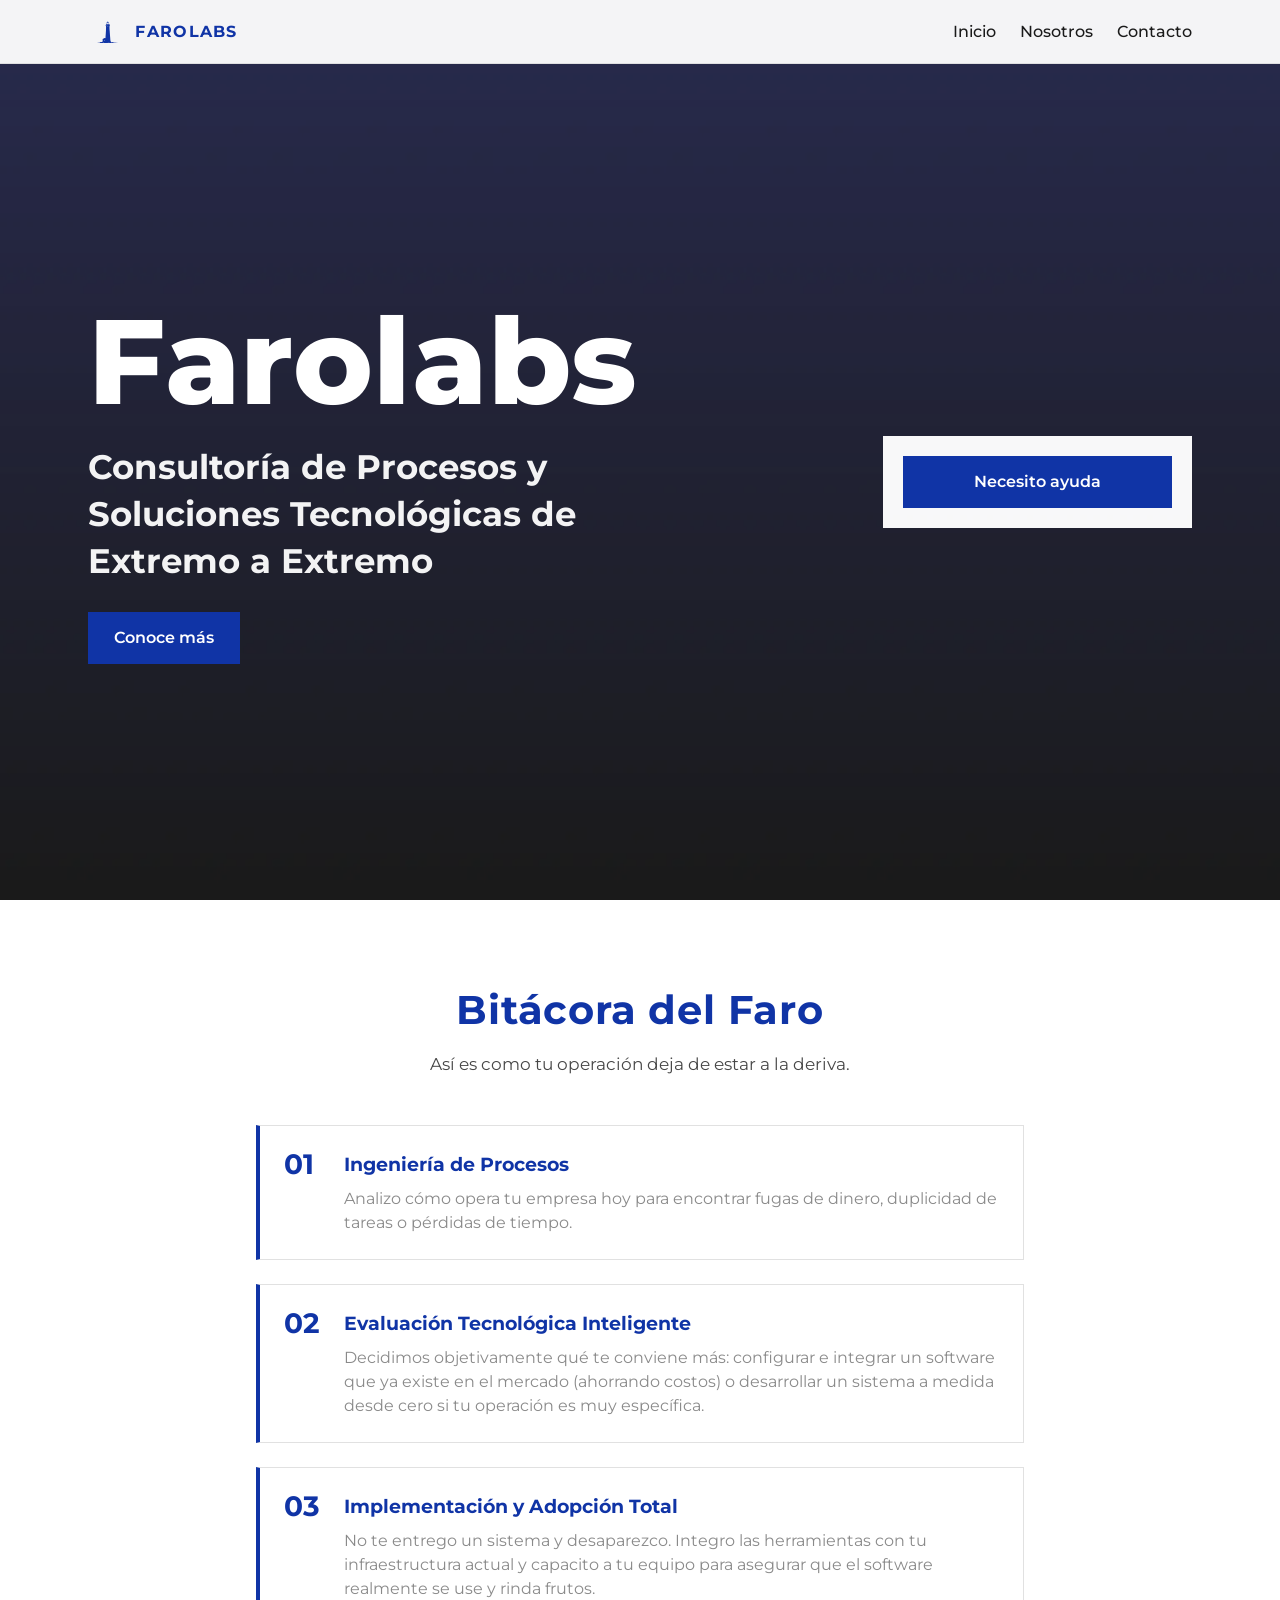
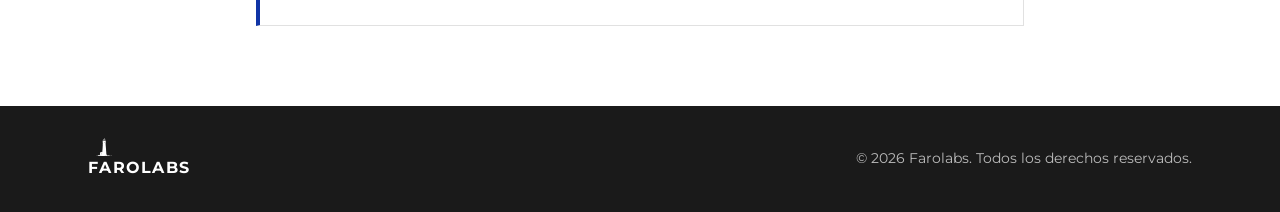
==== index.html @ afb909c2 "Quita campo Tipo de contacto; Contacto siempre por email" ====
<!DOCTYPE html>
<html lang="es-CL">
<head>
  <meta charset="UTF-8">
  <meta name="viewport" content="width=device-width, initial-scale=1.0">
  <title>Farolabs — Consultoría de Procesos y Soluciones Tecnológicas de Extremo a Extremo</title>
  <meta name="description" content="Farolabs: consultoría de procesos y soluciones tecnológicas de extremo a extremo. Evaluamos, diseñamos e implementamos la solución exacta para tu operación.">
  <meta name="robots" content="index, follow">
  <link rel="canonical" href="https://farolabs.pro/">
  <meta property="og:title" content="Farolabs — Consultoría de Procesos y Soluciones Tecnológicas de Extremo a Extremo">
  <meta property="og:description" content="Farolabs: consultoría de procesos y soluciones tecnológicas de extremo a extremo para tu operación.">
  <meta property="og:type" content="website">
  <meta property="og:url" content="https://farolabs.pro/">
  <meta name="twitter:card" content="summary_large_image">
  <script>
    // Backend de leads: Google Apps Script (escribe en Google Sheets).
    // Para cambiar el destino, reemplaza esta URL. Si queda vacío usa /api/leads.
    window.FAROLABS_FORM_ENDPOINT = '';
  </script>
  <link rel="icon" type="image/svg+xml" href="assets/brand/faro-indigo.svg">
  <link rel="apple-touch-icon" href="assets/brand/apple-touch-icon.png">
  <link rel="preconnect" href="https://fonts.googleapis.com">
  <link rel="preconnect" href="https://fonts.gstatic.com" crossorigin>
  <link href="https://fonts.googleapis.com/css2?family=Montserrat:wght@300;400;500;600;700&display=swap" rel="stylesheet">
  <link rel="stylesheet" href="css/styles.css">
</head>
<body>
  <a href="#main" class="skip-link">Saltar al contenido principal</a>

  <header class="header">
    <div class="header__inner container">
      <a href="./" class="header__logo" aria-label="Farolabs — inicio">
        <img src="assets/brand/faro-indigo.svg" alt="Farolabs" height="22" class="header__logo-icon" loading="eager">
        <span class="header__logo-text">FAROLABS</span>
      </a>
      <button class="header__menu-btn" aria-label="Abrir menú" aria-expanded="false" data-menu-btn>
        <span></span>
        <span></span>
        <span></span>
      </button>
      <nav class="header__nav" role="navigation" aria-label="Navegación principal" data-menu>
        <ul class="header__nav-list">
          <li><a href="#hero" class="header__nav-link">Inicio</a></li>
          <li><a href="#valores" class="header__nav-link">Nosotros</a></li>
          <li><a href="#hero" class="header__nav-link">Contacto</a></li>
        </ul>
      </nav>
    </div>
  </header>

  <main id="main">
    <!-- ============ HERO (split + revelado de formulario) ============ -->
    <section id="hero" class="hero">
      <div class="hero__bg">
        <img src="assets/images/hero.webp" alt="" class="hero__bg-img" loading="eager" fetchpriority="high">
      </div>
      <div class="hero__overlay"></div>
      <div class="hero__inner container">
        <!-- Columna izquierda: texto de marca / faro morse -->
        <div class="hero__intro" data-hero-intro>
          <div class="hero__intro-text">
            <h1 class="hero__title">Farolabs</h1>
            <p class="hero__subtitle">Consultoría de Procesos y Soluciones Tecnológicas de Extremo a Extremo</p>
            <a href="#valores" class="btn btn--primary">Conoce más</a>
          </div>
          <!-- Icono del faro (blanco, una dimensión) mostrado al abrir el panel -->
          <div class="hero__faro" data-hero-faro hidden aria-hidden="true">
            <span class="hero__faro-lighthouse">
              <img src="assets/brand/faro.svg" alt="" class="hero__faro-img" width="288" height="161">
              <span class="hero__faro-light" aria-hidden="true"></span>
            </span>
          </div>
        </div>

        <!-- Columna derecha: panel que se revela -->
        <div class="hero__panel" data-help-panel>
          <button type="button" class="hero__toggle btn btn--primary" data-help-toggle aria-expanded="false" aria-controls="form-hero">
            Necesito ayuda
          </button>

          <div class="hero__panel-form" data-help-form hidden>
            <form class="form" id="form-hero" novalidate>
              <div class="form__group">
                <label for="hero-nombre" class="form__label">Nombre</label>
                <input type="text" id="hero-nombre" name="nombre" class="form__input" placeholder="Tu nombre" autocomplete="name">
                <span class="form__error" role="alert"></span>
              </div>
              <div class="form__group">
                <label for="hero-valor" class="form__label">Contacto</label>
                <input type="email" id="hero-valor" name="valor_contacto" class="form__input" placeholder="tu@correo.cl" autocomplete="email">
                <span class="form__error" role="alert"></span>
              </div>
              <div class="form__group form__group--full">
                <label for="hero-descripcion" class="form__label">Descripción</label>
                <textarea id="hero-descripcion" name="descripcion" class="form__input" rows="3" placeholder="Cuéntanos tu desafío (mín. 10 caracteres)..."></textarea>
                <span class="form__error" role="alert"></span>
              </div>
              <div class="form__group">
                <label for="hero-urgencia" class="form__label">Urgencia</label>
                <select id="hero-urgencia" name="urgencia" class="form__input">
                  <option value="baja">Baja</option>
                  <option value="media" selected>Media</option>
                  <option value="alta">Alta</option>
                  <option value="critica">Crítica</option>
                </select>
                <span class="form__error" role="alert"></span>
              </div>
              <button type="submit" class="btn btn--primary btn--full form__submit" data-form-submit>
                <span class="form__submit-text">Enviar</span>
                <span class="form__spinner" aria-hidden="true"></span>
              </button>
              <p class="form__status" data-form-status role="status"></p>
            </form>
          </div>
        </div>
      </div>
    </section>

    <!-- ============ BITACORA DEL FARO ============ -->
    <section id="valores" class="bitacora section">
      <div class="container">
        <h2 class="section__title">Bitácora del Faro</h2>
        <p class="section__desc">Así es como tu operación deja de estar a la deriva.</p>
        <div class="bitacora__lista">
          <article class="bitacora__entrada">
            <span class="bitacora__num">01</span>
            <div class="bitacora__cuerpo">
              <h3 class="bitacora__titulo">Ingeniería de Procesos</h3>
              <p class="bitacora__texto">Analizo cómo opera tu empresa hoy para encontrar fugas de dinero, duplicidad de tareas o pérdidas de tiempo.</p>
            </div>
          </article>
          <article class="bitacora__entrada">
            <span class="bitacora__num">02</span>
            <div class="bitacora__cuerpo">
              <h3 class="bitacora__titulo">Evaluación Tecnológica Inteligente</h3>
              <p class="bitacora__texto">Decidimos objetivamente qué te conviene más: configurar e integrar un software que ya existe en el mercado (ahorrando costos) o desarrollar un sistema a medida desde cero si tu operación es muy específica.</p>
            </div>
          </article>
          <article class="bitacora__entrada">
            <span class="bitacora__num">03</span>
            <div class="bitacora__cuerpo">
              <h3 class="bitacora__titulo">Implementación y Adopción Total</h3>
              <p class="bitacora__texto">No te entrego un sistema y desaparezco. Integro las herramientas con tu infraestructura actual y capacito a tu equipo para asegurar que el software realmente se use y rinda frutos.</p>
            </div>
          </article>
        </div>
      </div>
    </section>
  </main>

  <footer id="footer" class="footer">
    <div class="footer__inner container">
      <div class="footer__brand">
        <img src="assets/brand/faro.svg" alt="Farolabs" height="18" class="footer__logo" loading="lazy">
        <span class="footer__name">FAROLABS</span>
      </div>
      <p class="footer__copy">&copy; <span data-year></span> Farolabs. Todos los derechos reservados.</p>
    </div>
  </footer>

  <script src="js/main.js" defer></script>
</body>
</html>
---- css/styles.css ----
/* ========================================
   Farolabs — Design Tokens & Variables
   ======================================== */
:root {
  --color-blanco: #FFFFFF;
  --color-indigo: #1034A6;
  --color-negro: #1A1A1A;
  --color-gris: #8A8A8A;
  --color-faro: #FFFFFF;

  --font-titulos: 'Montserrat', serif;
  --font-body: 'Montserrat', system-ui, sans-serif;
  --gutter: 1.5rem;
  --container-max: 72rem;
  --transition: 0.3s ease;
  --radius: 0.5rem;
  --header-h: 4rem;
}

/* ========================================
   Base / Reset
   ======================================== */
*,
*::before,
*::after { margin: 0; padding: 0; box-sizing: border-box; }

html { scroll-behavior: smooth; scroll-padding-top: var(--header-h); font-size: 100%; }

body {
  font-family: var(--font-body);
  line-height: 1.5;
  color: var(--color-negro);
  background: var(--color-blanco);
  font-weight: 400;
}

img { max-width: 100%; height: auto; display: block; }
a { color: inherit; text-decoration: none; }
ul { list-style: none; }
button { font: inherit; cursor: pointer; border: none; background: none; }
input, select, textarea { font: inherit; border: none; outline: none; }

/* ========================================
   Utilities
   ======================================== */
.container {
  width: 100%;
  max-width: var(--container-max);
  margin: 0 auto;
  padding: 0 var(--gutter);
}

.section { padding: 5rem 0; }

.section__title {
  font-family: var(--font-titulos);
  font-weight: 700;
  font-size: clamp(1.75rem, 4vw, 2.5rem);
  text-align: center;
  color: var(--color-indigo);
  margin-bottom: 0.75rem;
  letter-spacing: 0.02em;
}

.section__desc {
  text-align: center;
  font-size: 1.05rem;
  color: var(--color-negro);
  max-width: 36rem;
  margin: 0 auto 3rem;
  opacity: 0.8;
}

.skip-link {
  position: absolute;
  top: -100%;
  left: 1rem;
  z-index: 1000;
  padding: 0.5rem 1rem;
  background: var(--color-indigo);
  color: var(--color-blanco);
  border-radius: var(--radius);
  transition: top 0.2s;
}
.skip-link:focus { top: 1rem; }

/* ========================================
   Buttons
   ======================================== */
.btn {
  display: inline-block;
  padding: 0.75rem 1.5rem;
  border-radius: 0;            /* puntas agudas (estilo farolabs-v2) */
  font-weight: 600;
  border: 2px solid transparent;
  transition: opacity var(--transition), transform var(--transition), box-shadow var(--transition);
}
.btn--primary { background: var(--color-indigo); color: var(--color-blanco); border-color: var(--color-indigo); }
.btn--primary:hover:not(:disabled) {
  transform: translate(-2px, -2px);
  box-shadow: 4px 4px 0 var(--color-indigo);
}
.btn--full { width: 100%; }
.btn:disabled { opacity: 0.6; cursor: not-allowed; }

/* ========================================
   Header
   ======================================== */
.header {
  position: fixed;
  top: 0; left: 0; right: 0;
  height: var(--header-h);
  background: rgba(255,255,255,0.95);
  backdrop-filter: blur(6px);
  z-index: 100;
  border-bottom: 1px solid rgba(138,138,138,0.2);
}
.header__inner {
  height: 100%;
  display: flex;
  align-items: center;
  justify-content: space-between;
}
.header__logo { display: flex; align-items: center; gap: 0.5rem; }
.header__logo-icon { width: auto; height: 22px; display: block; }
.header__logo-text { font-weight: 700; letter-spacing: 0.08em; color: var(--color-indigo); }
.header__menu-btn { display: none; flex-direction: column; gap: 5px; padding: 0.5rem; }
.header__menu-btn span { width: 24px; height: 2px; background: var(--color-negro); transition: var(--transition); }
.header__nav-list { display: flex; gap: 1.5rem; }
.header__nav-link { font-weight: 500; color: var(--color-negro); }
.header__nav-link:hover { color: var(--color-indigo); }

/* ========================================
   Hero (split + reveal)
   ======================================== */
.hero {
  position: relative;
  min-height: 100vh;
  display: flex;
  align-items: center;
  overflow: hidden;
}
.hero__bg, .hero__overlay { position: absolute; inset: 0; }
.hero__bg-img { width: 100%; height: 100%; object-fit: cover; }
.hero__overlay { background: rgba(26,26,26,0.55); }

.hero__inner {
  position: relative;
  z-index: 2;
  width: 100%;
  max-width: var(--container-max);
  margin: 0 auto;
  padding: calc(var(--header-h) + 2rem) var(--gutter) 2rem;
  display: grid;
  grid-template-columns: 1fr;
  gap: var(--gutter);
  align-items: center;
}
.hero__intro { color: var(--color-blanco); position: relative; }
.hero__title {
  font-family: var(--font-titulos);
  font-weight: 800;
  font-size: clamp(3.5rem, 11vw, 7.5rem);
  line-height: 1.02;
  letter-spacing: 0.005em;
  margin-bottom: 1.25rem;
}
.hero__subtitle { font-family: var(--font-body); font-weight: 700; font-size: clamp(1.4rem, 3vw, 2.1rem); max-width: 40rem; margin-bottom: 1.75rem; opacity: 0.95; line-height: 1.4; }

/* Faro morse (aparece al abrir el panel, centrado horizontal y subido verticalmente) */
.hero__faro {
  display: flex;
  flex-direction: column;
  align-items: center;
  justify-content: center;
  gap: 0.75rem;
  color: var(--color-blanco);
  opacity: 0;
  transition: opacity 0.4s ease;
}
.hero.is-open .hero__faro {
  opacity: 1;
  position: absolute;
  top: 10%;
  left: 50%;
  transform: translateX(-50%);
}
.hero__faro-icon { width: 96px; height: 96px; }
.hero__faro-lighthouse { position: relative; display: inline-block; }
.hero__faro-img { width: 288px; height: auto; display: block; }
.hero__faro-light {
  position: absolute;
  top: 8%;
  left: 50%;
  transform: translateX(-50%);
  width: 14px;
  height: 14px;
  border-radius: 50%;
  background: var(--color-faro);
  box-shadow: 0 0 12px 4px var(--color-faro);
  animation: morse-farolabs 6s steps(1, end) infinite;
}
@keyframes morse-farolabs {
  0%, 5%, 10% { opacity: 1; } 7% { opacity: 0.15; }
  15%, 20% { opacity: 1; } 17% { opacity: 0.15; }
  25% { opacity: 1; } 27% { opacity: 0.15; }
  30%, 35% { opacity: 1; } 32% { opacity: 0.15; }
  40% { opacity: 1; } 42% { opacity: 0.15; }
  45%, 50% { opacity: 1; } 47% { opacity: 0.15; }
  55% { opacity: 1; } 57% { opacity: 0.15; }
  60%, 65% { opacity: 1; } 62% { opacity: 0.15; }
  70% { opacity: 1; } 72% { opacity: 0.15; }
  75%, 80% { opacity: 1; } 77% { opacity: 0.15; }
  85% { opacity: 1; } 87% { opacity: 0.15; }
  90%, 95% { opacity: 1; } 92% { opacity: 0.15; }
  100% { opacity: 1; }
}

/* Panel que se revela (columna derecha) */
.hero__panel {
  background: rgba(255,255,255,0.97);
  border-radius: 0;            /* puntas agudas, coherente con el formulario */
  padding: 1.25rem;
  align-self: center;
  transition: grid-column var(--transition);
}
.hero__toggle { width: 100%; }
.hero__panel-form { margin-top: 1rem; }

/* Estado abierto (lo controla JS con clase .is-open en .hero) */
.hero__faro[hidden] { display: none; }
.hero__panel-form[hidden] { display: none; }

.hero__panel { position: relative; }
.hero.is-open .hero__panel { background: rgba(255,255,255,1); }

/* Botón cerrar: esquina superior derecha, mismo nivel que la etiqueta "Nombre" */
.hero.is-open .hero__toggle {
  position: absolute;
  top: 0.85rem;
  right: 0.75rem;
  width: auto;
  padding: 0.35rem 0.6rem;
  background: transparent;
  color: var(--color-gris);
  font-size: 0.85rem;
  font-weight: 600;
  z-index: 3;
}
.hero.is-open .hero__toggle:hover { color: var(--color-negro); background: transparent; }

/* Escritorio: el panel crece y empuja el texto; el título se desvanece y aparece el faro */
@media (min-width: 768px) {
  .hero.is-open .hero__inner { grid-template-columns: 0.85fr 1.15fr; }
  .hero.is-open .hero__intro-text {
    opacity: 0;
    visibility: hidden;
    transform: translateY(-8px);
    transition: opacity var(--transition), transform var(--transition), visibility var(--transition);
  }
  .hero.is-open .hero__faro { display: flex; }
  .hero__panel { transition: grid-column var(--transition), background var(--transition); }
  .hero__inner { transition: grid-template-columns var(--transition); }
}
/* Móvil: el faro se va a la esquina superior derecha (aprovecha el hueco al lado de Farolabs) */
@media (max-width: 767px) {
  .hero.is-open .hero__faro {
    position: absolute;
    top: 0.25rem;
    right: 0.5rem;
    left: auto;
    transform: none;
    margin: 0;
  }
  .hero.is-open .hero__faro-img { width: 132px; }
}

/* ========================================
   Formulario
   ======================================== */
.form { display: grid; gap: 1rem; }
.form__grid { display: grid; gap: 1rem; grid-template-columns: 1fr 1fr; }
.form__group { display: flex; flex-direction: column; gap: 0.35rem; }
.form__group--full { grid-column: 1 / -1; }
.form__label { font-weight: 600; font-size: 0.9rem; color: var(--color-negro); }
.form__input {
  padding: 0.7rem 0.85rem;
  border: 1px solid var(--color-gris);
  border-radius: 0;            /* puntas agudas (estilo farolabs-v2) */
  background: var(--color-blanco);
  color: var(--color-negro);
  transition: border-color var(--transition), box-shadow var(--transition), transform var(--transition);
}
.form__input:focus {
  outline: none;
  border-color: var(--color-indigo);
  box-shadow: 2px 2px 0 var(--color-indigo);   /* sombra dura, sin difuminado */
}
.form__input:hover { transform: translate(-1px, -1px); }
.form__input.error { border-color: #C0392B; box-shadow: 2px 2px 0 #C0392B; }
.form__input.valid { border-color: #27AE60; box-shadow: 2px 2px 0 #27AE60; }
textarea.form__input {
  resize: none;            /* no redimensionable en ningún sentido */
  overflow-y: auto;        /* barra de scroll interna si el texto crece */
  min-height: 6rem;
}
.form__error { color: #C0392B; font-size: 0.8rem; min-height: 1rem; }
.form__submit { position: relative; display: flex; align-items: center; justify-content: center; gap: 0.5rem; }
.form__spinner {
  width: 1rem; height: 1rem;
  border: 2px solid rgba(255,255,255,0.4);
  border-top-color: var(--color-blanco);
  border-radius: 50%;
  display: none;
  animation: spin 0.8s linear infinite;
}
.form__submit.loading .form__spinner { display: inline-block; }
@keyframes spin { to { transform: rotate(360deg); } }
.form__status { text-align: center; font-weight: 500; min-height: 1.25rem; }
.form__status.success { color: #27AE60; }
.form__status.error { color: #C0392B; }

/* ========================================
   Bitácora del Faro
   ======================================== */
.bitacora { background: var(--color-blanco); }
.bitacora__lista {
  display: flex;
  flex-direction: column;
  gap: 1.5rem;
  max-width: 48rem;
  margin: 0 auto;
}
.bitacora__entrada {
  display: flex;
  gap: 1.25rem;
  padding: 1.5rem;
  background: var(--color-blanco);
  border: 1px solid rgba(138,138,138,0.25);
  border-left: 4px solid var(--color-indigo);
  border-radius: 0;            /* estética aguda */
  transition: transform var(--transition), box-shadow var(--transition);
}
.bitacora__entrada:hover {
  transform: translate(-2px, -2px);
  box-shadow: 4px 4px 0 var(--color-indigo);
}
.bitacora__num {
  font-family: var(--font-titulos);
  font-weight: 700;
  font-size: 1.75rem;
  color: var(--color-indigo);
  line-height: 1;
  min-width: 2.5rem;
}
.bitacora__titulo {
  font-family: var(--font-titulos);
  color: var(--color-indigo);
  margin-bottom: 0.5rem;
  font-size: 1.2rem;
}
.bitacora__texto { color: var(--color-gris); font-size: 1rem; line-height: 1.5; }

/* ========================================
   Footer
   ======================================== */
.footer { background: var(--color-negro); color: var(--color-blanco); padding: 2rem 0; }
.footer__inner { display: flex; flex-direction: column; gap: 1rem; align-items: center; text-align: center; }
.footer__logo { width: auto; height: 18px; display: block; }
.footer__name { font-weight: 700; letter-spacing: 0.08em; }
.footer__copy { font-size: 0.85rem; opacity: 0.7; }

/* ========================================
   Responsive
   ======================================== */
@media (min-width: 768px) {
  .hero__inner { grid-template-columns: 1fr 0.4fr; }
  .footer__inner { flex-direction: row; justify-content: space-between; text-align: left; }
}

@media (max-width: 767px) {
  .header__menu-btn { display: flex; }
  .header__nav {
    position: fixed;
    top: var(--header-h); left: 0; right: 0;
    background: var(--color-blanco);
    flex-direction: column;
    padding: 1rem var(--gutter);
    border-bottom: 1px solid rgba(138,138,138,0.2);
    transform: translateY(-150%);
    transition: transform var(--transition);
  }
  .header__nav.open { transform: translateY(0); }
  .header__nav-list { flex-direction: column; gap: 1rem; }
  .form__grid { grid-template-columns: 1fr; }
}
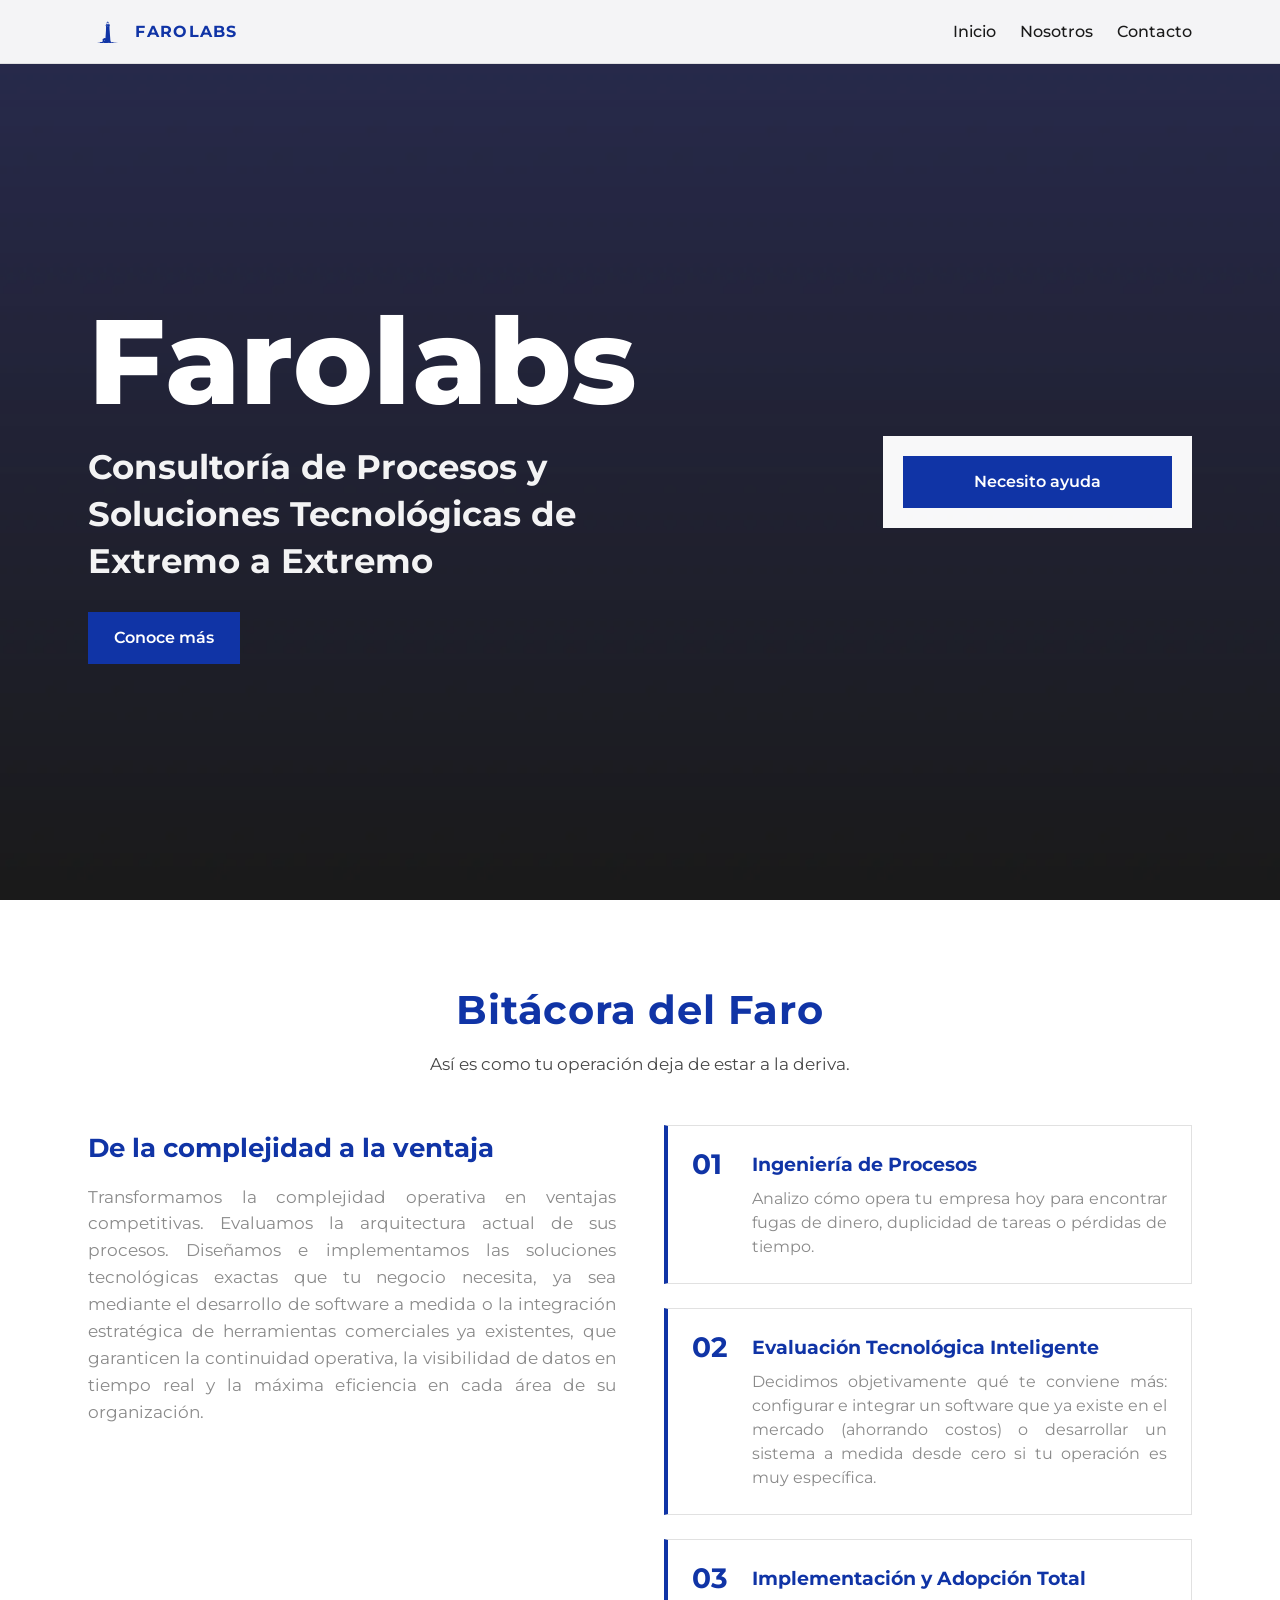
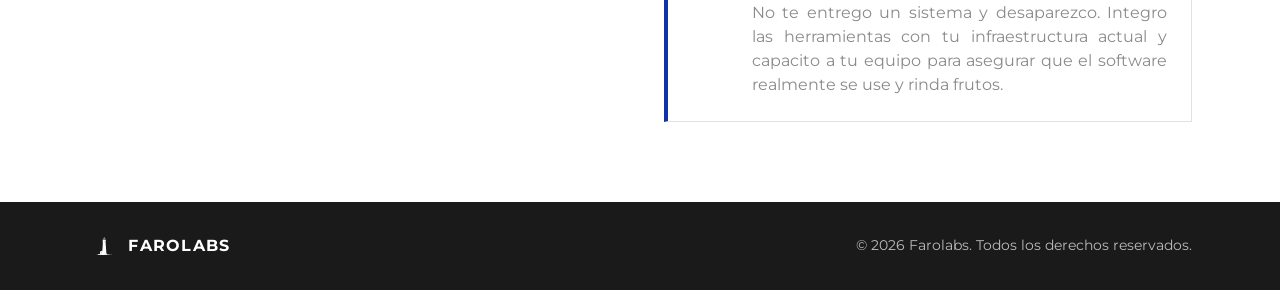
==== commit f51c3d77: "Bitacora: bloque intro 50/50 con parrafo justificado + footer icono a la izquierda - index.html: sec" ====
--- a/index.html
+++ b/index.html
@@ -15,9 +15,9 @@
   <script>
     // Backend de leads: Google Apps Script (escribe en Google Sheets).
     // Para cambiar el destino, reemplaza esta URL. Si queda vacío usa /api/leads.
-    window.FAROLABS_FORM_ENDPOINT = '';
+    window.FAROLABS_FORM_ENDPOINT = 'https://script.google.com/macros/s/AKfycbxogEPH-4oidWOSnm5X6NU07nbQwdg4ZOyWm7zl0ehIhIuBk1nYdnTW6WmlubN_3YbRgA/exec';
   </script>
-  <link rel="icon" type="image/svg+xml" href="assets/brand/faro-indigo.svg">
+  <link rel="icon" type="image/svg+xml" href="favicon.svg">
   <link rel="apple-touch-icon" href="assets/brand/apple-touch-icon.png">
   <link rel="preconnect" href="https://fonts.googleapis.com">
   <link rel="preconnect" href="https://fonts.gstatic.com" crossorigin>
@@ -121,28 +121,34 @@
       <div class="container">
         <h2 class="section__title">Bitácora del Faro</h2>
         <p class="section__desc">Así es como tu operación deja de estar a la deriva.</p>
-        <div class="bitacora__lista">
-          <article class="bitacora__entrada">
-            <span class="bitacora__num">01</span>
-            <div class="bitacora__cuerpo">
-              <h3 class="bitacora__titulo">Ingeniería de Procesos</h3>
-              <p class="bitacora__texto">Analizo cómo opera tu empresa hoy para encontrar fugas de dinero, duplicidad de tareas o pérdidas de tiempo.</p>
-            </div>
-          </article>
-          <article class="bitacora__entrada">
-            <span class="bitacora__num">02</span>
-            <div class="bitacora__cuerpo">
-              <h3 class="bitacora__titulo">Evaluación Tecnológica Inteligente</h3>
-              <p class="bitacora__texto">Decidimos objetivamente qué te conviene más: configurar e integrar un software que ya existe en el mercado (ahorrando costos) o desarrollar un sistema a medida desde cero si tu operación es muy específica.</p>
-            </div>
-          </article>
-          <article class="bitacora__entrada">
-            <span class="bitacora__num">03</span>
-            <div class="bitacora__cuerpo">
-              <h3 class="bitacora__titulo">Implementación y Adopción Total</h3>
-              <p class="bitacora__texto">No te entrego un sistema y desaparezco. Integro las herramientas con tu infraestructura actual y capacito a tu equipo para asegurar que el software realmente se use y rinda frutos.</p>
-            </div>
-          </article>
+        <div class="bitacora__grid">
+          <div class="bitacora__intro">
+            <h3 class="bitacora__intro-title">De la complejidad a la ventaja</h3>
+            <p class="bitacora__intro-texto">Transformamos la complejidad operativa en ventajas competitivas. Evaluamos la arquitectura actual de sus procesos. Diseñamos e implementamos las soluciones tecnológicas exactas que tu negocio necesita, ya sea mediante el desarrollo de software a medida o la integración estratégica de herramientas comerciales ya existentes, que garanticen la continuidad operativa, la visibilidad de datos en tiempo real y la máxima eficiencia en cada área de su organización.</p>
+          </div>
+          <div class="bitacora__lista">
+            <article class="bitacora__entrada">
+              <span class="bitacora__num">01</span>
+              <div class="bitacora__cuerpo">
+                <h3 class="bitacora__titulo">Ingeniería de Procesos</h3>
+                <p class="bitacora__texto">Analizo cómo opera tu empresa hoy para encontrar fugas de dinero, duplicidad de tareas o pérdidas de tiempo.</p>
+              </div>
+            </article>
+            <article class="bitacora__entrada">
+              <span class="bitacora__num">02</span>
+              <div class="bitacora__cuerpo">
+                <h3 class="bitacora__titulo">Evaluación Tecnológica Inteligente</h3>
+                <p class="bitacora__texto">Decidimos objetivamente qué te conviene más: configurar e integrar un software que ya existe en el mercado (ahorrando costos) o desarrollar un sistema a medida desde cero si tu operación es muy específica.</p>
+              </div>
+            </article>
+            <article class="bitacora__entrada">
+              <span class="bitacora__num">03</span>
+              <div class="bitacora__cuerpo">
+                <h3 class="bitacora__titulo">Implementación y Adopción Total</h3>
+                <p class="bitacora__texto">No te entrego un sistema y desaparezco. Integro las herramientas con tu infraestructura actual y capacito a tu equipo para asegurar que el software realmente se use y rinda frutos.</p>
+              </div>
+            </article>
+          </div>
         </div>
       </div>
     </section>
--- a/css/styles.css
+++ b/css/styles.css
@@ -267,7 +267,7 @@
   .hero.is-open .hero__faro {
     position: absolute;
     top: 0.25rem;
-    right: 0.5rem;
+    right: 0;
     left: auto;
     transform: none;
     margin: 0;
@@ -324,12 +324,34 @@
    Bitácora del Faro
    ======================================== */
 .bitacora { background: var(--color-blanco); }
+.bitacora__grid {
+  display: grid;
+  grid-template-columns: 1fr 1fr;
+  gap: 3rem;
+  align-items: start;
+}
 .bitacora__lista {
   display: flex;
   flex-direction: column;
   gap: 1.5rem;
   max-width: 48rem;
-  margin: 0 auto;
+  margin: 0;
+}
+.bitacora__intro { padding-top: 0.25rem; }
+.bitacora__intro-title {
+  font-family: var(--font-titulos);
+  color: var(--color-indigo);
+  font-weight: 700;
+  font-size: 1.6rem;
+  margin: 0 0 1rem;
+}
+.bitacora__intro-texto {
+  color: var(--color-gris);
+  font-size: 1.05rem;
+  line-height: 1.6;
+  margin: 0;
+  text-align: justify;
+  text-justify: inter-word;
 }
 .bitacora__entrada {
   display: flex;
@@ -359,13 +381,14 @@
   margin-bottom: 0.5rem;
   font-size: 1.2rem;
 }
-.bitacora__texto { color: var(--color-gris); font-size: 1rem; line-height: 1.5; }
+.bitacora__texto { color: var(--color-gris); font-size: 1rem; line-height: 1.5; text-align: justify; text-justify: inter-word; }
 
 /* ========================================
    Footer
    ======================================== */
 .footer { background: var(--color-negro); color: var(--color-blanco); padding: 2rem 0; }
 .footer__inner { display: flex; flex-direction: column; gap: 1rem; align-items: center; text-align: center; }
+.footer__brand { display: flex; align-items: center; gap: 0.5rem; }
 .footer__logo { width: auto; height: 18px; display: block; }
 .footer__name { font-weight: 700; letter-spacing: 0.08em; }
 .footer__copy { font-size: 0.85rem; opacity: 0.7; }
@@ -393,4 +416,5 @@
   .header__nav.open { transform: translateY(0); }
   .header__nav-list { flex-direction: column; gap: 1rem; }
   .form__grid { grid-template-columns: 1fr; }
-}
+  .bitacora__grid { grid-template-columns: 1fr; gap: 2rem; }
+}
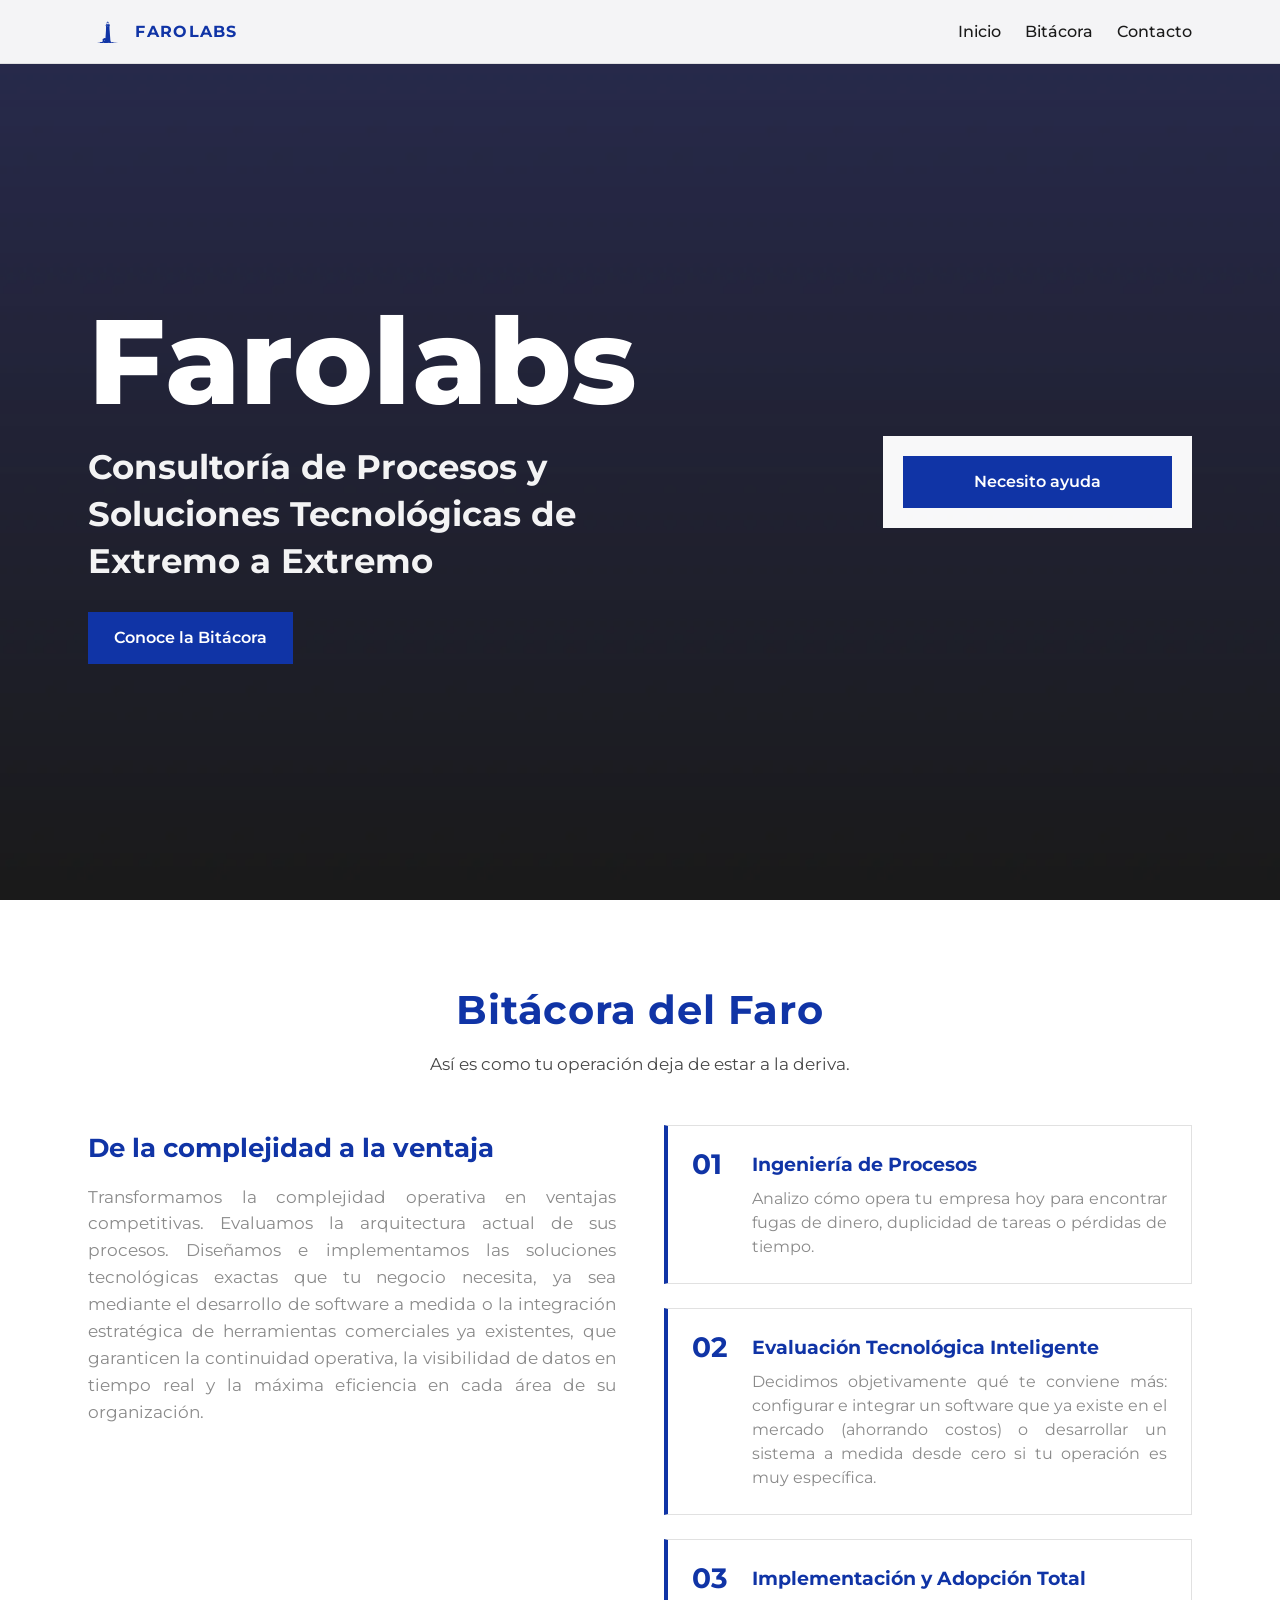
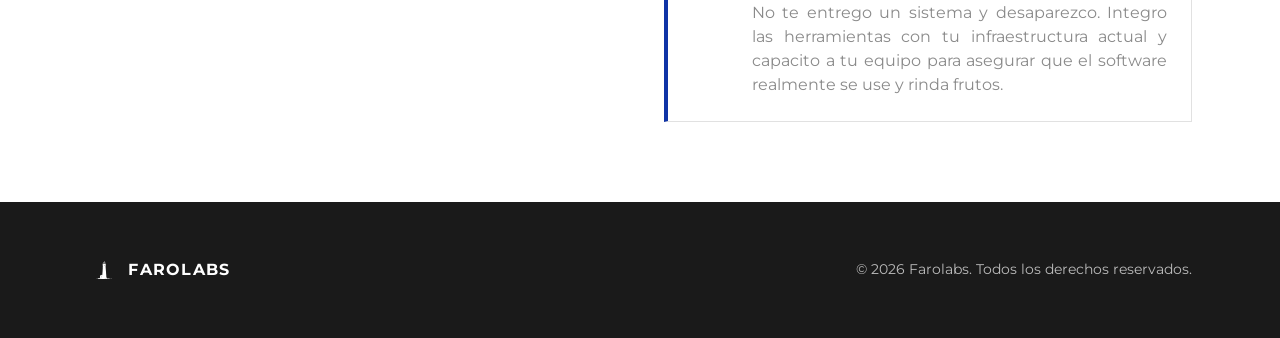
==== commit ed9af2cc: "Navegacion coherente + footer mas alto - menu superior: 'Nosotros' -> 'Bitacora'; boton hero 'Conoce" ====
--- a/index.html
+++ b/index.html
@@ -41,8 +41,8 @@
       <nav class="header__nav" role="navigation" aria-label="Navegación principal" data-menu>
         <ul class="header__nav-list">
           <li><a href="#hero" class="header__nav-link">Inicio</a></li>
-          <li><a href="#valores" class="header__nav-link">Nosotros</a></li>
-          <li><a href="#hero" class="header__nav-link">Contacto</a></li>
+          <li><a href="#valores" class="header__nav-link">Bitácora</a></li>
+          <li><a href="#hero" class="header__nav-link" data-help-open>Contacto</a></li>
         </ul>
       </nav>
     </div>
@@ -61,7 +61,7 @@
           <div class="hero__intro-text">
             <h1 class="hero__title">Farolabs</h1>
             <p class="hero__subtitle">Consultoría de Procesos y Soluciones Tecnológicas de Extremo a Extremo</p>
-            <a href="#valores" class="btn btn--primary">Conoce más</a>
+            <a href="#valores" class="btn btn--primary">Conoce la Bitácora</a>
           </div>
           <!-- Icono del faro (blanco, una dimensión) mostrado al abrir el panel -->
           <div class="hero__faro" data-hero-faro hidden aria-hidden="true">
--- a/css/styles.css
+++ b/css/styles.css
@@ -386,7 +386,7 @@
 /* ========================================
    Footer
    ======================================== */
-.footer { background: var(--color-negro); color: var(--color-blanco); padding: 2rem 0; }
+.footer { background: var(--color-negro); color: var(--color-blanco); padding: 3.5rem 0; }
 .footer__inner { display: flex; flex-direction: column; gap: 1rem; align-items: center; text-align: center; }
 .footer__brand { display: flex; align-items: center; gap: 0.5rem; }
 .footer__logo { width: auto; height: 18px; display: block; }
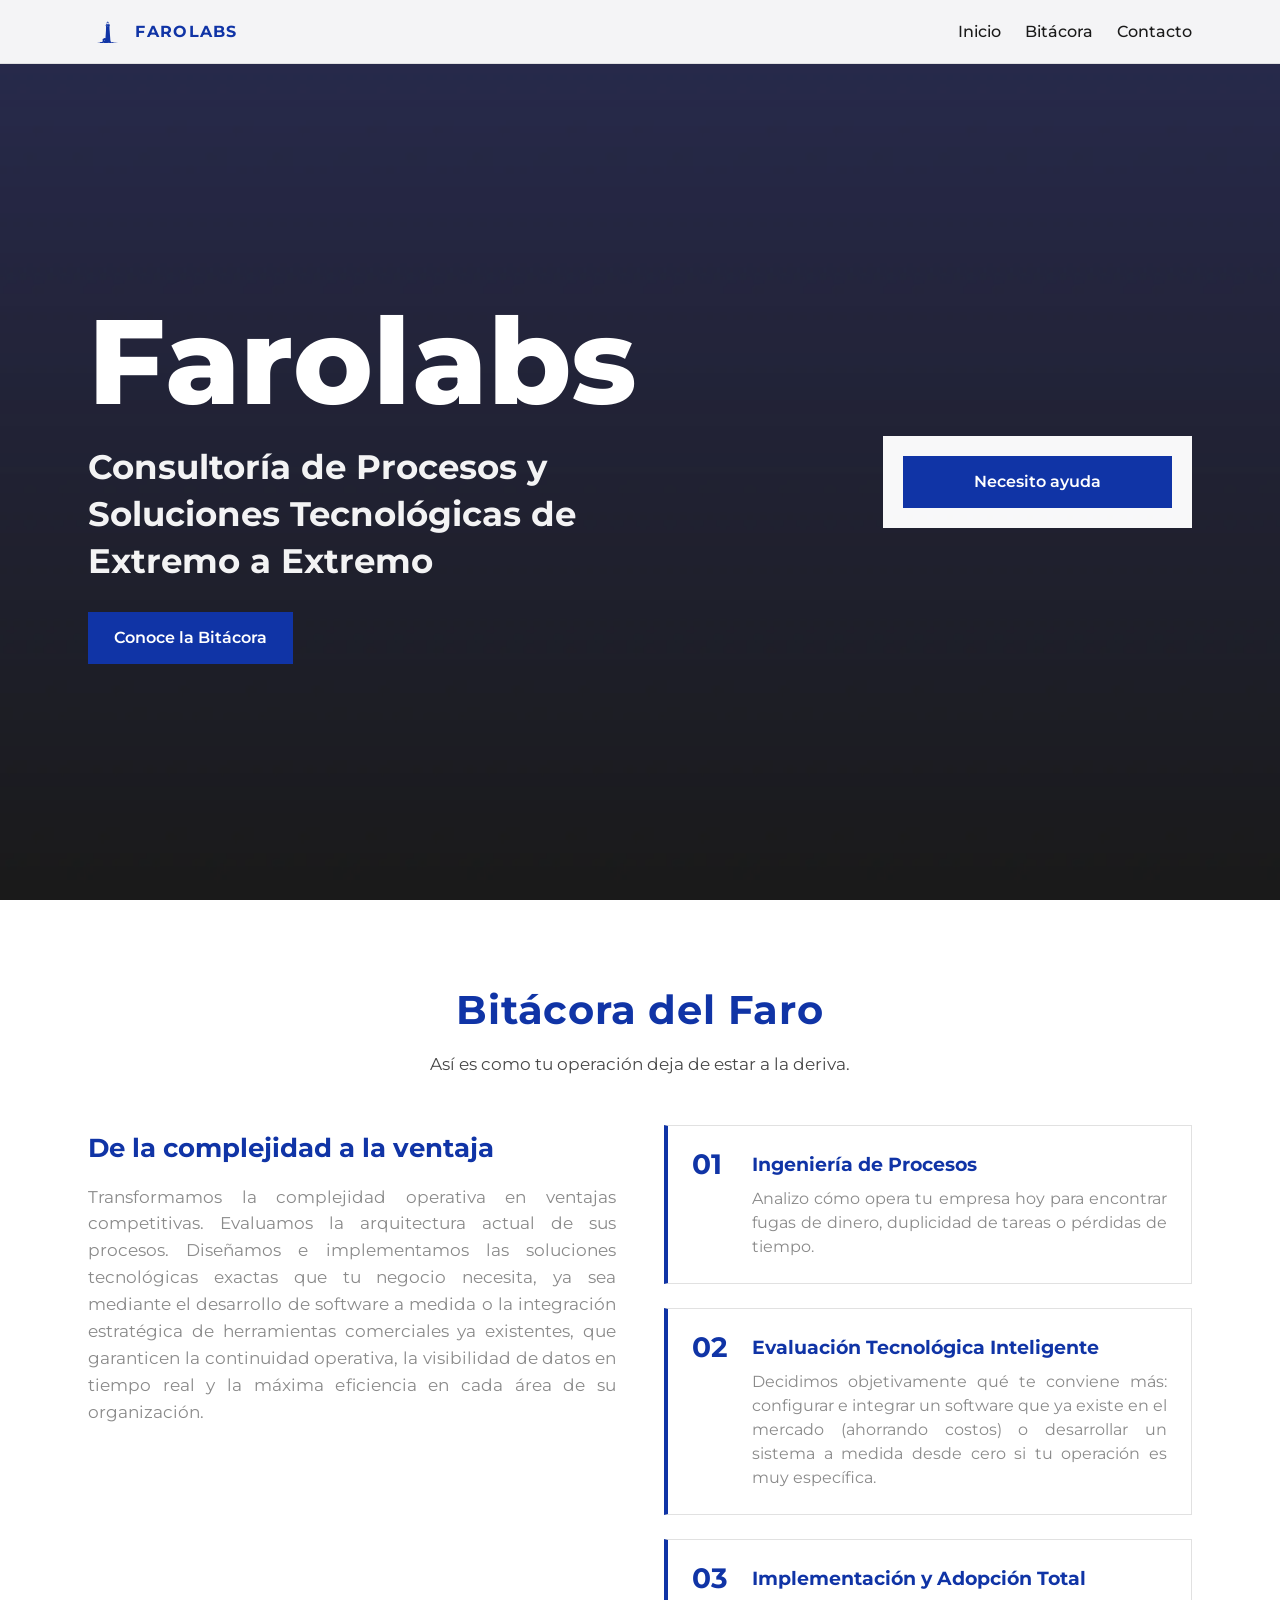
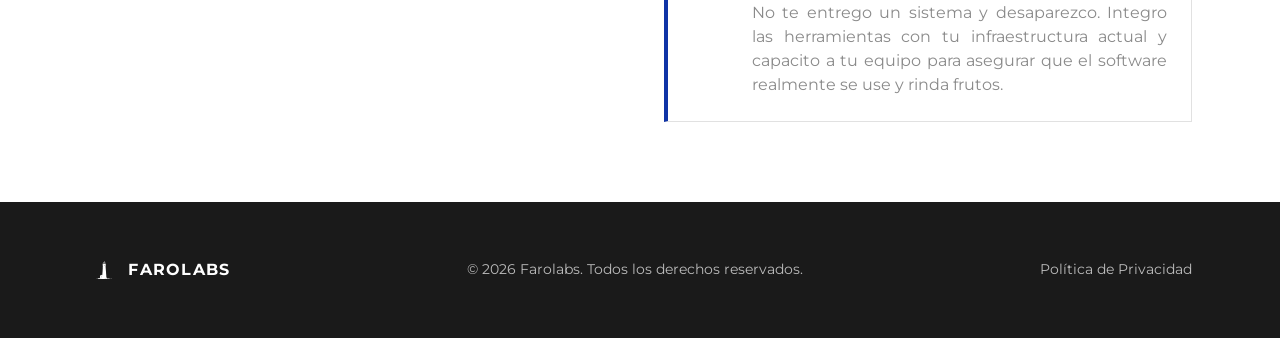
==== commit 0cc2d5f9: "Politica de privacidad: pagina aparte, checkbox de consentimiento y justificacion - privacidad.html:" ====
--- a/index.html
+++ b/index.html
@@ -105,6 +105,13 @@
                 </select>
                 <span class="form__error" role="alert"></span>
               </div>
+              <div class="form__group form__group--full form__consent">
+                <label class="form__consent-label">
+                  <input type="checkbox" name="consentimiento" class="form__consent-input" required>
+                  <span>Acepto la <a href="privacidad.html" target="_blank" rel="noopener">Política de Privacidad</a> y el tratamiento de mis datos.</span>
+                </label>
+                <span class="form__error" role="alert"></span>
+              </div>
               <button type="submit" class="btn btn--primary btn--full form__submit" data-form-submit>
                 <span class="form__submit-text">Enviar</span>
                 <span class="form__spinner" aria-hidden="true"></span>
@@ -161,6 +168,7 @@
         <span class="footer__name">FAROLABS</span>
       </div>
       <p class="footer__copy">&copy; <span data-year></span> Farolabs. Todos los derechos reservados.</p>
+      <p class="footer__copy"><a href="privacidad.html">Política de Privacidad</a></p>
     </div>
   </footer>
 
--- a/css/styles.css
+++ b/css/styles.css
@@ -319,6 +319,10 @@
 .form__status { text-align: center; font-weight: 500; min-height: 1.25rem; }
 .form__status.success { color: #27AE60; }
 .form__status.error { color: #C0392B; }
+.form__consent { margin-top: 0.25rem; }
+.form__consent-label { display: flex; align-items: flex-start; gap: 0.5rem; font-size: 0.9rem; color: var(--color-gris); line-height: 1.4; cursor: pointer; }
+.form__consent-input { width: 1.1rem; height: 1.1rem; margin-top: 0.15rem; accent-color: var(--color-indigo); flex: 0 0 auto; }
+.form__consent-label a { color: var(--color-indigo); text-decoration: underline; }
 
 /* ========================================
    Bitácora del Faro
@@ -418,3 +422,13 @@
   .form__grid { grid-template-columns: 1fr; }
   .bitacora__grid { grid-template-columns: 1fr; gap: 2rem; }
 }
+
+/* ========================================
+   Página Política de Privacidad
+   ======================================== */
+.privacidad { max-width: 48rem; }
+.privacidad p { color: var(--color-gris); font-size: 1rem; line-height: 1.7; text-align: justify; text-justify: inter-word; margin: 0 0 1rem; }
+.privacidad ul { color: var(--color-gris); font-size: 1rem; line-height: 1.7; text-align: justify; text-justify: inter-word; margin: 0 0 1rem; padding-left: 1.25rem; }
+.privacidad li { margin-bottom: 0.35rem; }
+.privacidad__sub { font-family: var(--font-titulos); color: var(--color-indigo); font-weight: 700; font-size: 1.25rem; margin: 1.75rem 0 0.5rem; }
+.privacidad__volver { text-align: left !important; margin-top: 2rem; }
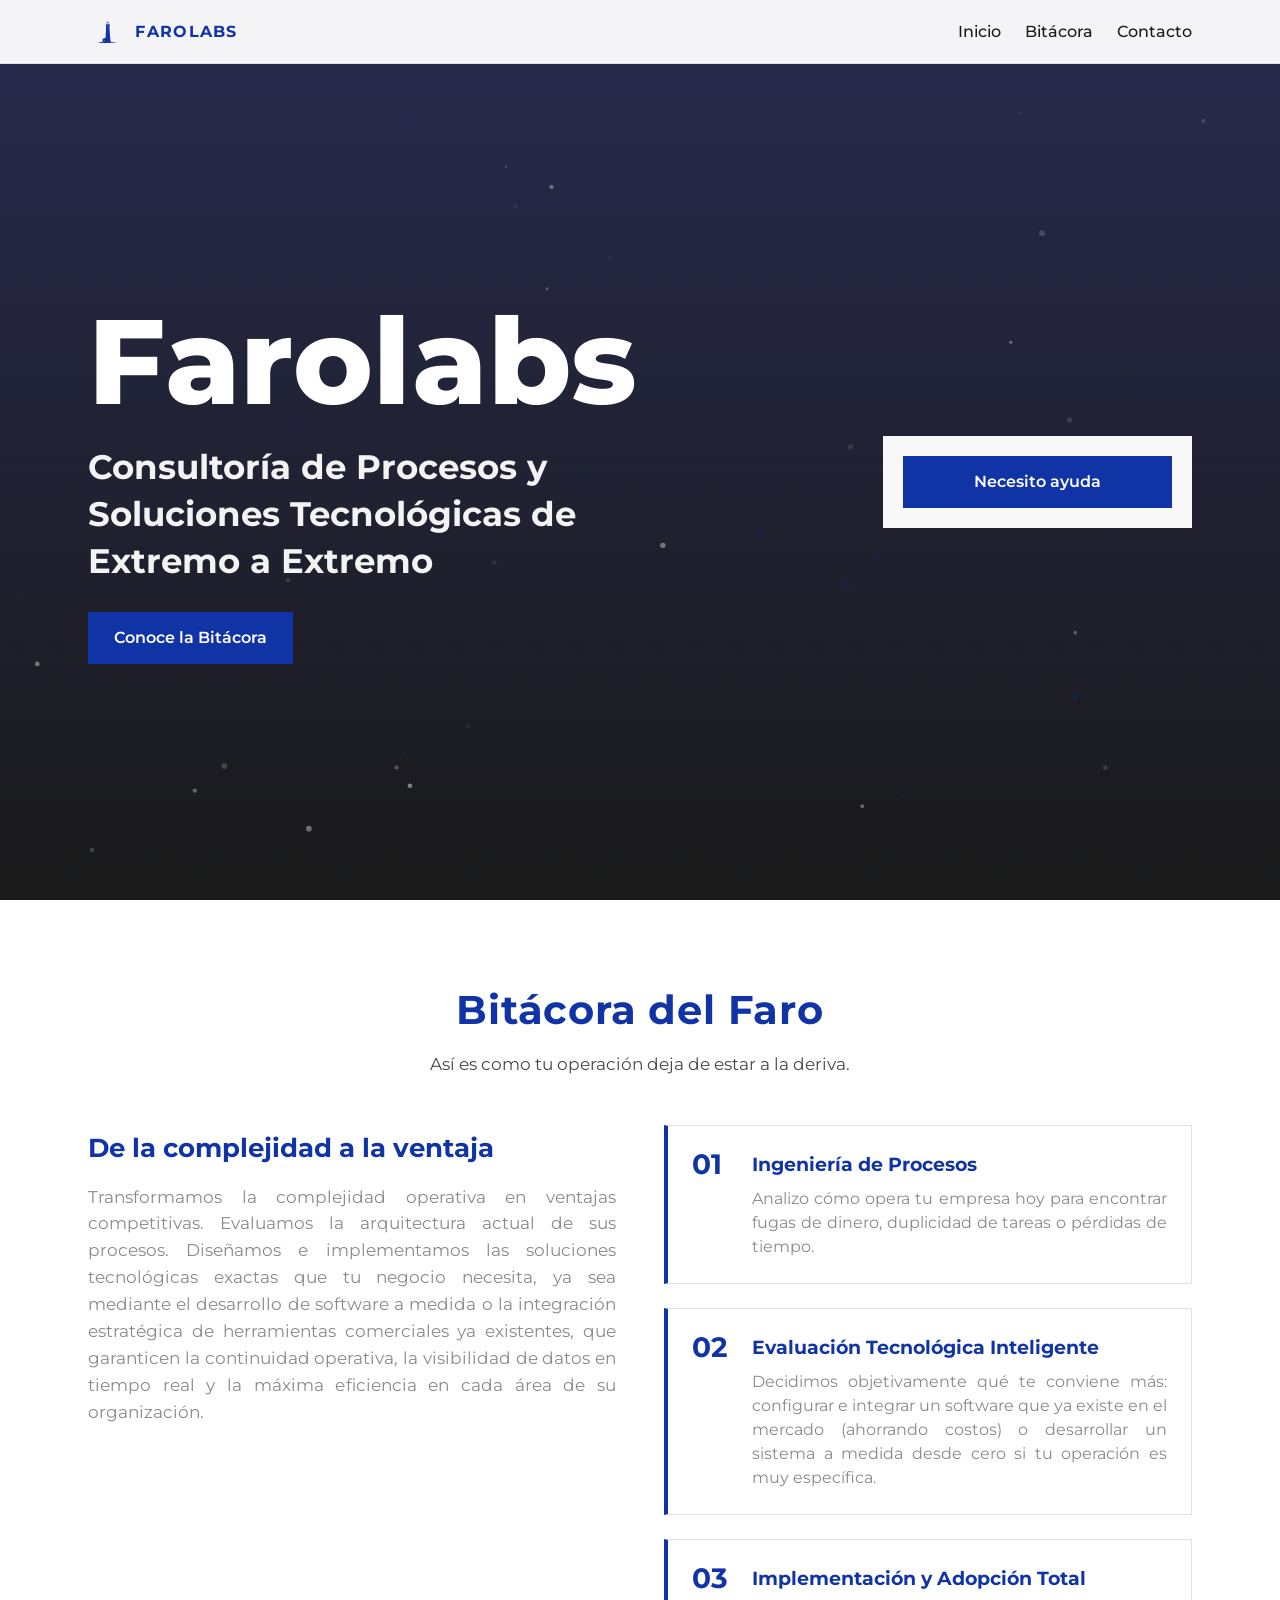
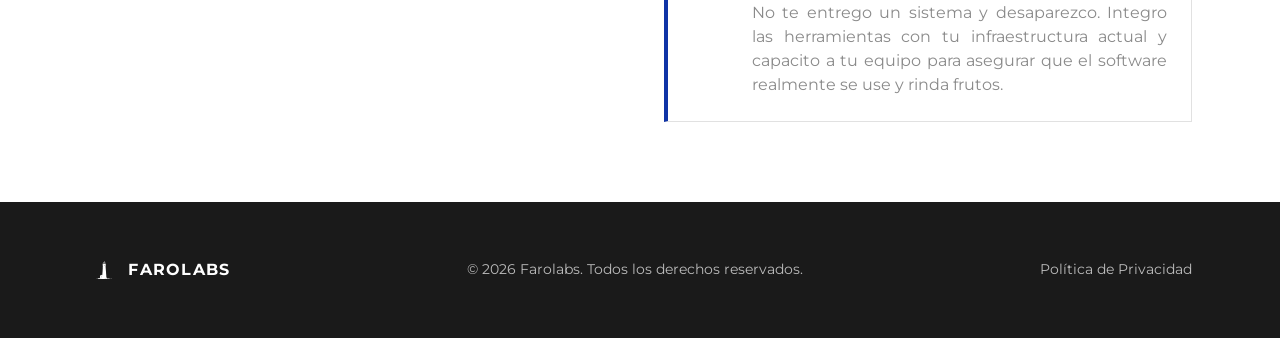
==== commit afeaaefb: "Hero: fondo animado de luciernagas blanco/azul (canvas, reduced-motion)" ====
--- a/index.html
+++ b/index.html
@@ -51,6 +51,7 @@
   <main id="main">
     <!-- ============ HERO (split + revelado de formulario) ============ -->
     <section id="hero" class="hero">
+      <canvas class="hero__canvas" data-hero-canvas aria-hidden="true"></canvas>
       <div class="hero__bg">
         <img src="assets/images/hero.webp" alt="" class="hero__bg-img" loading="eager" fetchpriority="high">
       </div>
--- a/css/styles.css
+++ b/css/styles.css
@@ -141,8 +141,10 @@
   overflow: hidden;
 }
 .hero__bg, .hero__overlay { position: absolute; inset: 0; }
+.hero__bg { z-index: 0; }
 .hero__bg-img { width: 100%; height: 100%; object-fit: cover; }
-.hero__overlay { background: rgba(26,26,26,0.55); }
+.hero__overlay { background: rgba(26,26,26,0.55); z-index: 2; }
+.hero__canvas { position: absolute; inset: 0; width: 100%; height: 100%; z-index: 1; pointer-events: none; display: block; }
 
 .hero__inner {
   position: relative;
@@ -432,3 +434,10 @@
 .privacidad li { margin-bottom: 0.35rem; }
 .privacidad__sub { font-family: var(--font-titulos); color: var(--color-indigo); font-weight: 700; font-size: 1.25rem; margin: 1.75rem 0 0.5rem; }
 .privacidad__volver { text-align: left !important; margin-top: 2rem; }
+
+/* ========================================
+   Accesibilidad: reducir movimiento
+   ======================================== */
+@media (prefers-reduced-motion: reduce) {
+  .hero__canvas { display: none; }
+}
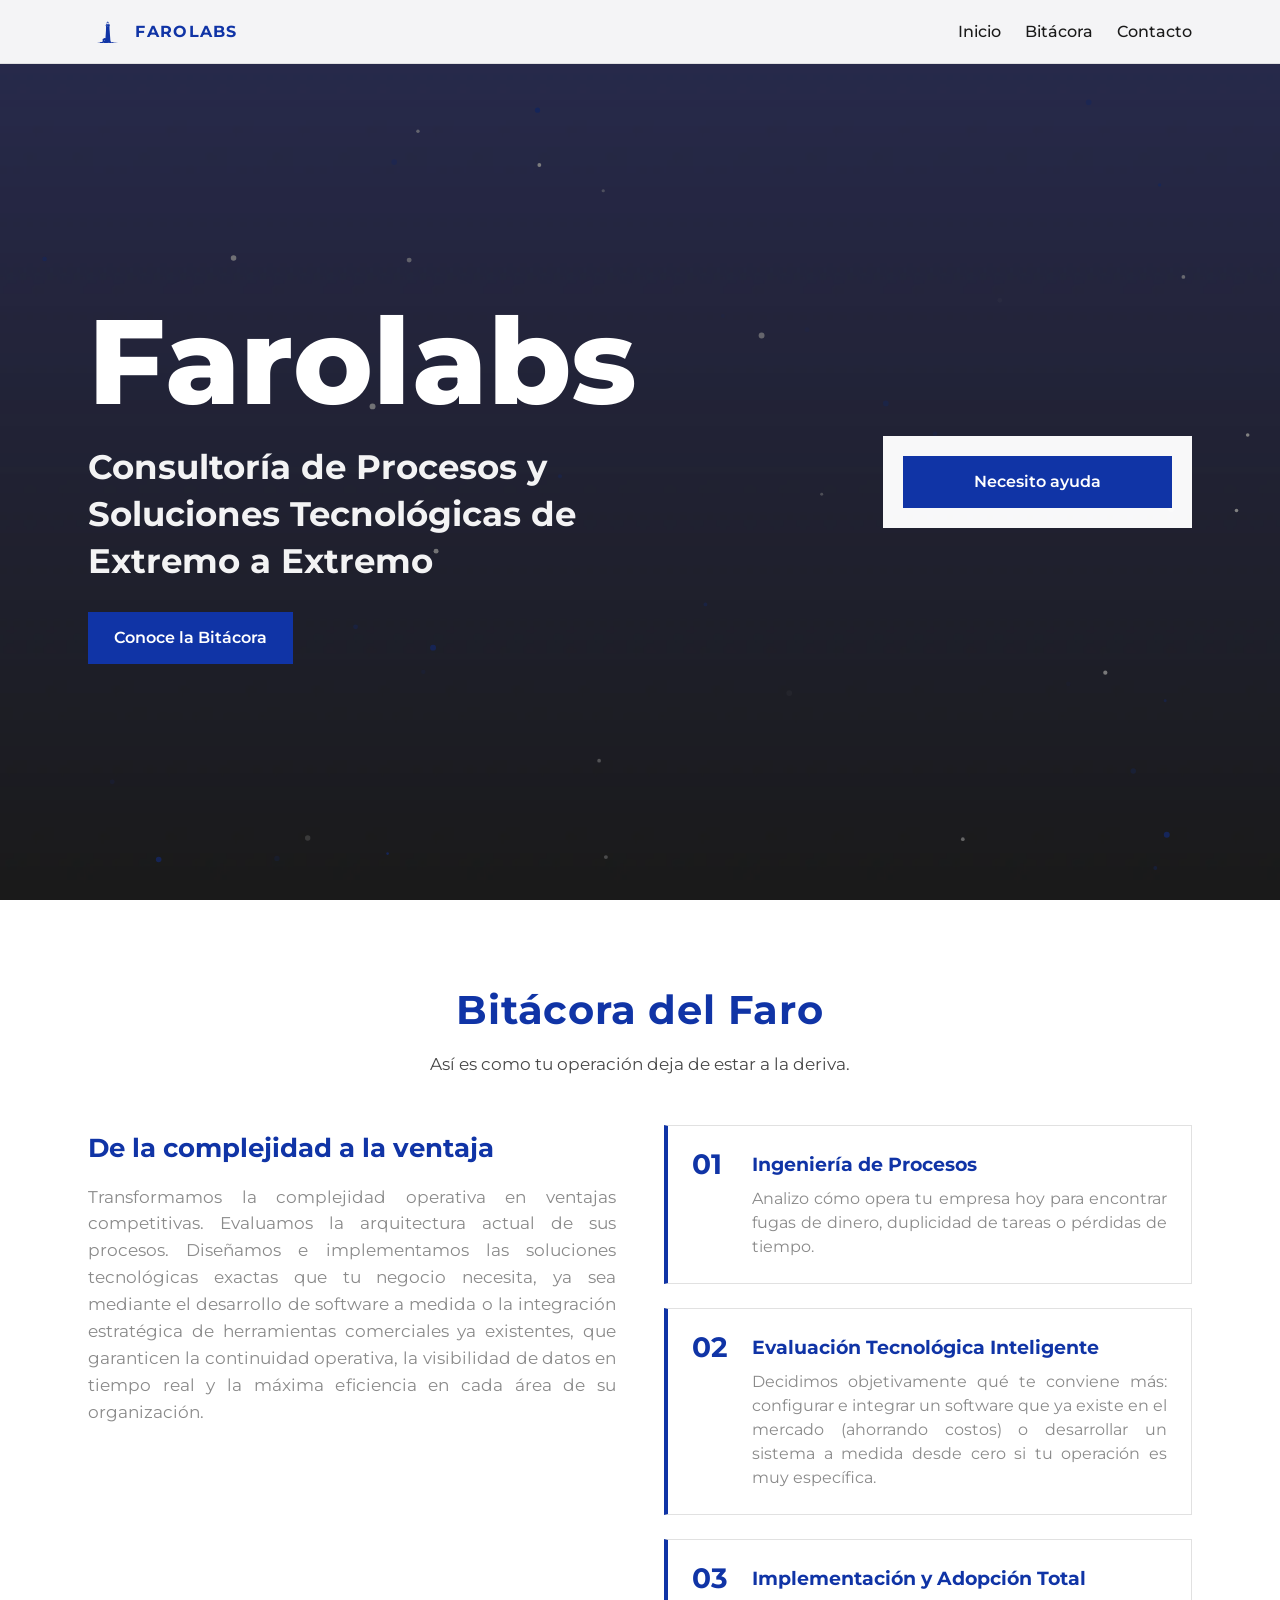
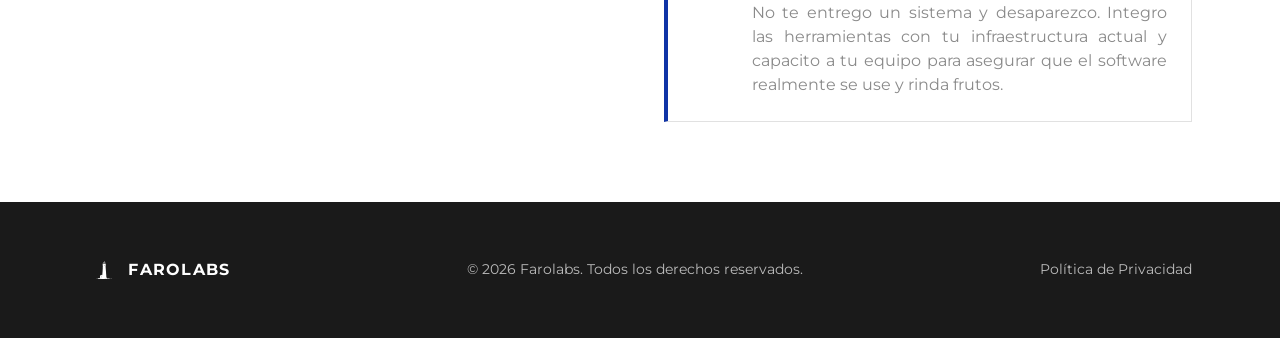
==== commit 46d8edd3: "Add og:image and twitter:image meta tags for SEO" ====
--- a/index.html
+++ b/index.html
@@ -17,6 +17,10 @@
     // Para cambiar el destino, reemplaza esta URL. Si queda vacío usa /api/leads.
     window.FAROLABS_FORM_ENDPOINT = 'https://script.google.com/macros/s/AKfycbxogEPH-4oidWOSnm5X6NU07nbQwdg4ZOyWm7zl0ehIhIuBk1nYdnTW6WmlubN_3YbRgA/exec';
   </script>
+  <meta property="og:image" content="https://farolabs.pro/assets/brand/faro.svg">
+  <meta property="twitter:image" content="https://farolabs.pro/assets/brand/faro.svg">
+  <meta property="og:image:alt" content="Farolabs — Faro logo">
+  <meta name="twitter:card" content="summary_large_image">
   <link rel="icon" type="image/svg+xml" href="favicon.svg">
   <link rel="apple-touch-icon" href="assets/brand/apple-touch-icon.png">
   <link rel="preconnect" href="https://fonts.googleapis.com">
